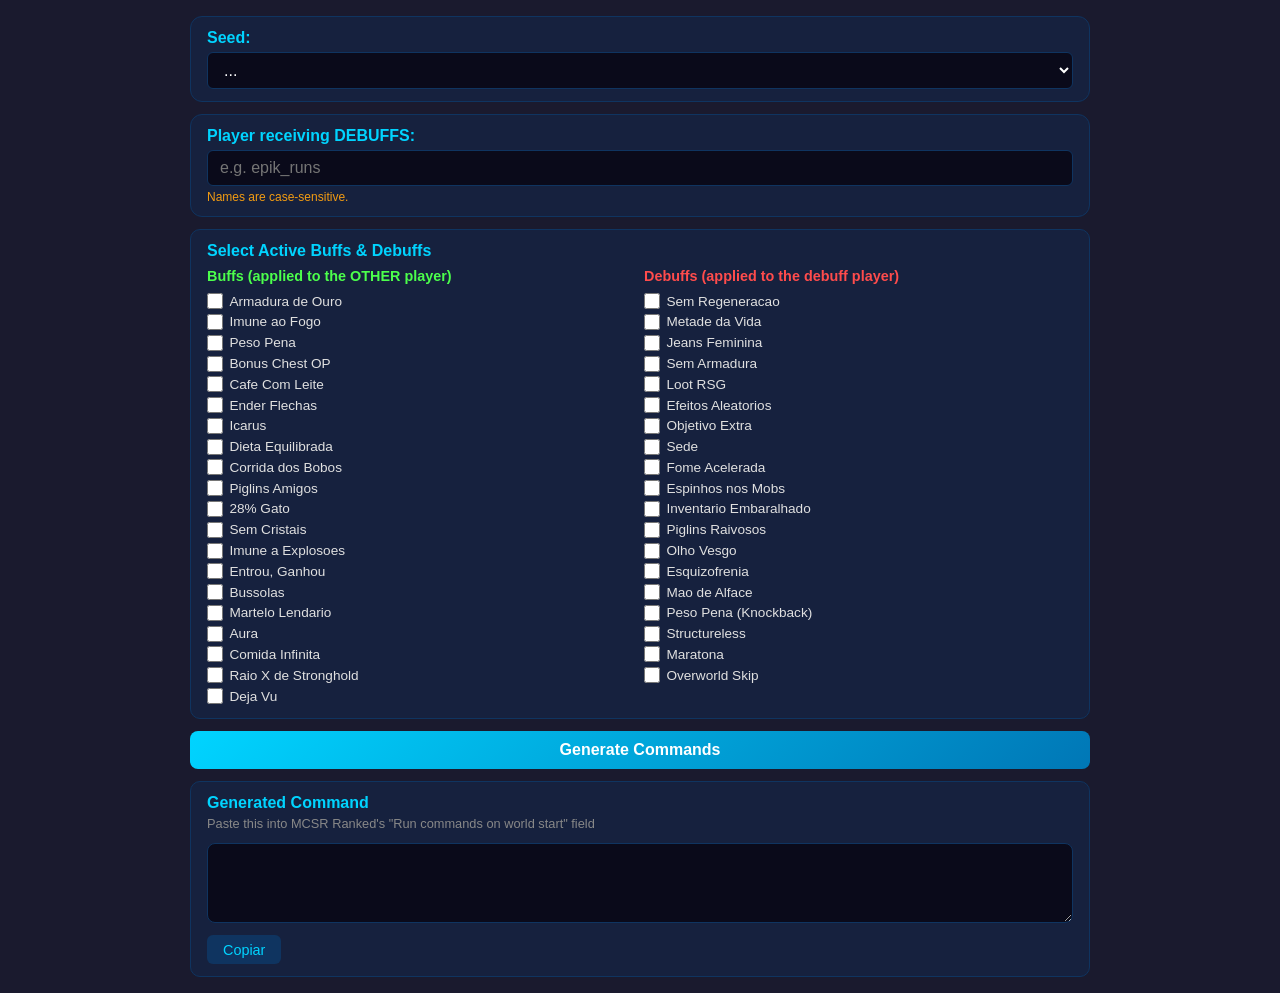
==== generator/index.html @ 116109e1 "necesary stuff" ====
<!DOCTYPE html>
<html lang="en">
<head>
    <meta charset="UTF-8">
    <meta name="viewport" content="width=device-width, initial-scale=1.0">
    <title>MCSR Buff/Debuff Command Generator</title>
    <link rel="stylesheet" href="style.css">
</head>
<body>
    <div class="container">
        <div class="input-section">
            <label for="seed-select">Seed:</label>
            <select id="seed-select"></select>
        </div>

        <div class="input-section">
            <label for="debuff-player">Player receiving DEBUFFS:</label>
            <input type="text" id="debuff-player" placeholder="e.g. epik_runs" autocomplete="off">
            <p class="warning">Names are case-sensitive.</p>
        </div>

        <div class="templates-section">
            <h2>Select Active Buffs &amp; Debuffs</h2>
            <div class="template-grid">
                <div class="template-column buffs">
                    <h3>Buffs (applied to the OTHER player)</h3>
                    <div id="buff-list"></div>
                </div>
                <div class="template-column debuffs">
                    <h3>Debuffs (applied to the debuff player)</h3>
                    <div id="debuff-list"></div>
                </div>
            </div>
        </div>

        <button class="btn-generate" onclick="generate()">Generate Commands</button>

        <div class="output-section">
            <h2>Generated Command</h2>
            <p class="hint">Paste this into MCSR Ranked's "Run commands on world start" field</p>
            <textarea class="output-box" id="output" readonly></textarea>
            <button class="btn-copy" onclick="copyOutput()">Copiar</button>
        </div>

    </div>

    <script src="script.js"></script>
</body>
</html>
---- generator/style.css ----
* {
    margin: 0;
    padding: 0;
    box-sizing: border-box;
}

body {
    font-family: 'Segoe UI', Tahoma, Geneva, Verdana, sans-serif;
    background: #1a1a2e;
    color: #e0e0e0;
    min-height: 100vh;
    padding: 1rem;
}

.container {
    max-width: 900px;
    margin: 0 auto;
}

.input-section {
    background: #16213e;
    border-radius: 12px;
    padding: 0.75rem 1rem;
    margin-bottom: 0.75rem;
    border: 1px solid #0f3460;
}

.input-section label {
    display: block;
    margin-bottom: 0.3rem;
    color: #00d4ff;
    font-weight: 600;
}

.input-section input {
    width: 100%;
    padding: 0.5rem 0.75rem;
    border-radius: 6px;
    border: 1px solid #0f3460;
    background: #0a0a1a;
    color: #fff;
    font-size: 1rem;
    outline: none;
    transition: border-color 0.2s;
}

.input-section input:focus {
    border-color: #00d4ff;
}

.input-section select {
    width: 100%;
    padding: 0.5rem 0.75rem;
    border-radius: 6px;
    border: 1px solid #0f3460;
    background: #0a0a1a;
    color: #fff;
    font-size: 1rem;
    outline: none;
    cursor: pointer;
}

.input-section select:focus {
    border-color: #00d4ff;
}

.input-section .warning {
    margin-top: 0.3rem;
    font-size: 0.75rem;
    color: #f39c12;
}

.templates-section {
    background: #16213e;
    border-radius: 10px;
    padding: 0.75rem 1rem;
    margin-bottom: 0.75rem;
    border: 1px solid #0f3460;
}

.templates-section h2 {
    color: #00d4ff;
    margin-bottom: 0.5rem;
    font-size: 1rem;
}

.template-grid {
    display: grid;
    grid-template-columns: 1fr 1fr;
    gap: 0.5rem;
}

.template-column h3 {
    margin-bottom: 0.4rem;
    font-size: 0.9rem;
}

.template-column.buffs h3 {
    color: #4cff4c;
}

.template-column.debuffs h3 {
    color: #ff4c4c;
}

.template-item {
    display: flex;
    align-items: center;
    gap: 0.4rem;
    padding: 0.15rem 0;
}

.template-item input[type="checkbox"] {
    accent-color: #00d4ff;
    width: 16px;
    height: 16px;
    cursor: pointer;
}

.template-item label {
    cursor: pointer;
    font-size: 0.85rem;
}

.btn-generate {
    display: block;
    width: 100%;
    padding: 0.6rem;
    border: none;
    border-radius: 8px;
    background: linear-gradient(135deg, #00d4ff, #0077b6);
    color: #fff;
    font-size: 1rem;
    font-weight: 700;
    cursor: pointer;
    transition: transform 0.1s, opacity 0.2s;
    margin-bottom: 0.75rem;
}

.btn-generate:hover {
    opacity: 0.9;
}

.btn-generate:active {
    transform: scale(0.98);
}

.output-section {
    background: #16213e;
    border-radius: 10px;
    padding: 0.75rem 1rem;
    border: 1px solid #0f3460;
}

.output-section h2 {
    color: #00d4ff;
    margin-bottom: 0.3rem;
    font-size: 1rem;
}

.output-section .hint {
    color: #888;
    font-size: 0.8rem;
    margin-bottom: 0.75rem;
}

.output-box {
    width: 100%;
    min-height: 80px;
    padding: 0.5rem 0.75rem;
    border-radius: 8px;
    border: 1px solid #0f3460;
    background: #0a0a1a;
    color: #4cff4c;
    font-family: 'Courier New', monospace;
    font-size: 0.85rem;
    resize: vertical;
    outline: none;
    word-break: break-all;
}

.btn-copy {
    margin-top: 0.5rem;
    padding: 0.4rem 1rem;
    border: none;
    border-radius: 6px;
    background: #0f3460;
    color: #00d4ff;
    font-size: 0.9rem;
    cursor: pointer;
    transition: background 0.2s;
}

.btn-copy:hover {
    background: #1a4a7a;
}
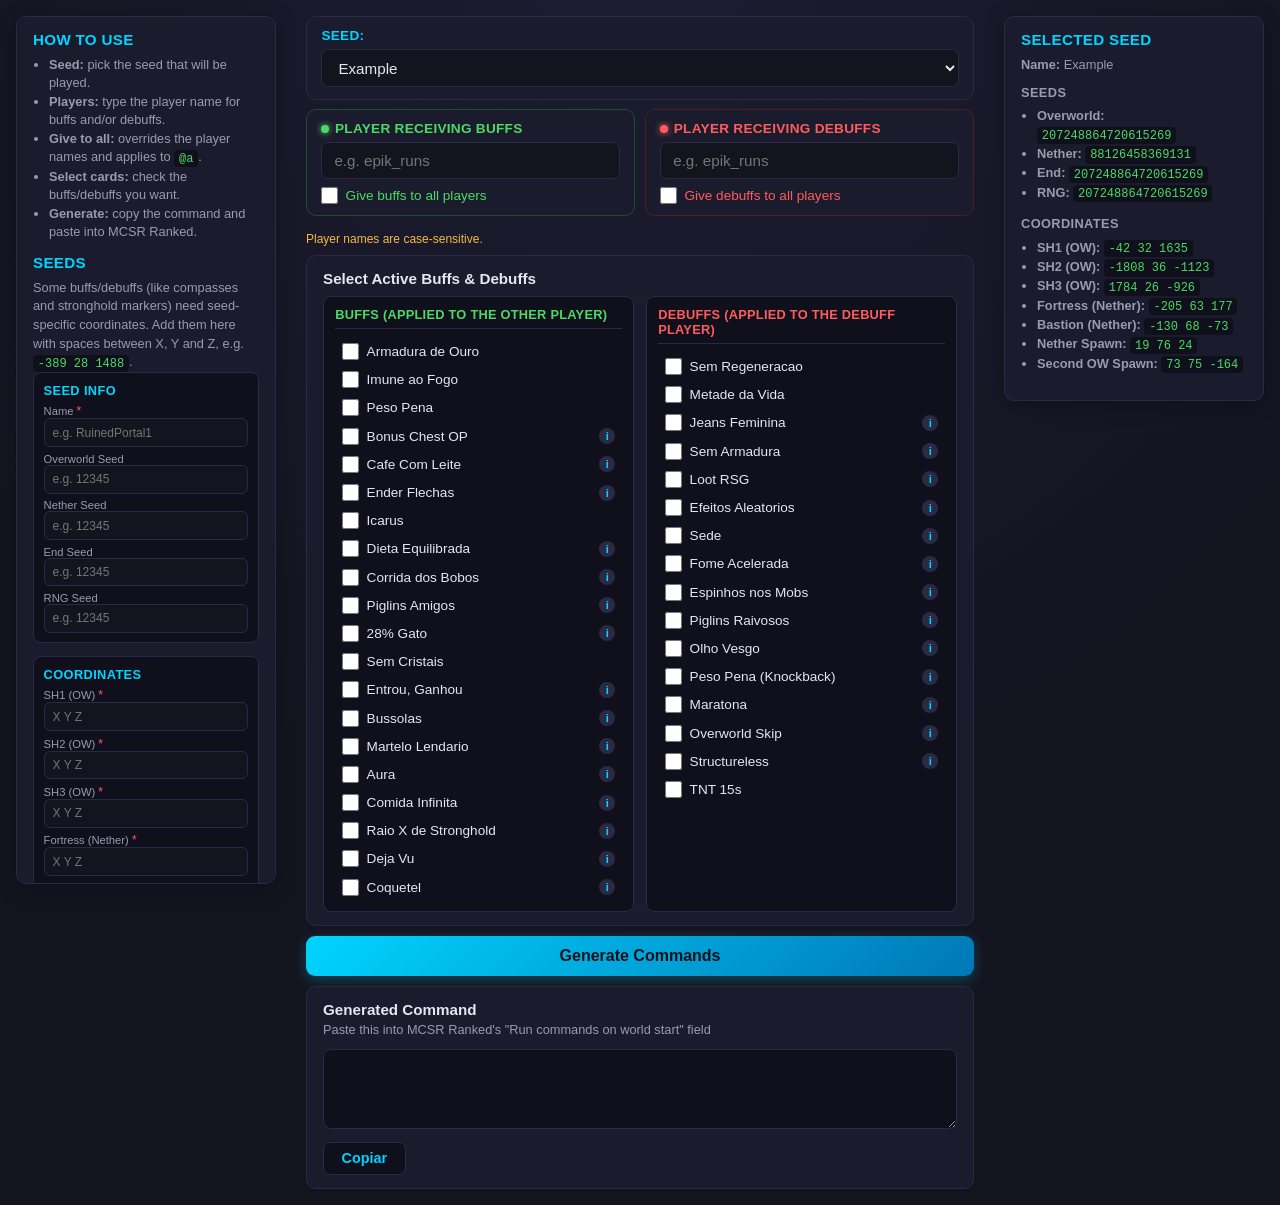
==== commit 4e6ef4e7: "genrators" ====
--- a/generator/index.html
+++ b/generator/index.html
@@ -7,17 +7,82 @@
     <link rel="stylesheet" href="style.css">
 </head>
 <body>
+    <aside class="info-sidebar">
+        <h3>How to use</h3>
+        <ul>
+            <li><strong>Seed:</strong> pick the seed that will be played.</li>
+            <li><strong>Players:</strong> type the player name for buffs and/or debuffs.</li>
+            <li><strong>Give to all:</strong> overrides the player names and applies to <code>@a</code>.</li>
+            <li><strong>Select cards:</strong> check the buffs/debuffs you want.</li>
+            <li><strong>Generate:</strong> copy the command and paste into MCSR Ranked.</li>
+        </ul>
+        <h3>Seeds</h3>
+        <p>Some buffs/debuffs (like compasses and stronghold markers) need seed-specific coordinates. Add them here with spaces between X, Y and Z, e.g. <code>-389 28 1488</code>.</p>
+
+        <div class="seed-form">
+            <div class="form-section">
+                <h4>Seed Info</h4>
+                <label for="seed-name">Name <span class="required">*</span></label>
+                <input type="text" id="seed-name" placeholder="e.g. RuinedPortal1" autocomplete="off">
+                <label for="seed-overworld-seed">Overworld Seed</label>
+                <input type="text" id="seed-overworld-seed" placeholder="e.g. 12345" autocomplete="off">
+                <label for="seed-nether-seed">Nether Seed</label>
+                <input type="text" id="seed-nether-seed" placeholder="e.g. 12345" autocomplete="off">
+                <label for="seed-end-seed">End Seed</label>
+                <input type="text" id="seed-end-seed" placeholder="e.g. 12345" autocomplete="off">
+                <label for="seed-rng-seed">RNG Seed</label>
+                <input type="text" id="seed-rng-seed" placeholder="e.g. 12345" autocomplete="off">
+            </div>
+            <div class="form-section">
+                <h4>Coordinates</h4>
+                <label for="seed-sh1">SH1 (OW) <span class="required">*</span></label>
+                <input type="text" id="seed-sh1" placeholder="X Y Z" autocomplete="off">
+                <label for="seed-sh2">SH2 (OW) <span class="required">*</span></label>
+                <input type="text" id="seed-sh2" placeholder="X Y Z" autocomplete="off">
+                <label for="seed-sh3">SH3 (OW) <span class="required">*</span></label>
+                <input type="text" id="seed-sh3" placeholder="X Y Z" autocomplete="off">
+                <label for="seed-fortress">Fortress (Nether) <span class="required">*</span></label>
+                <input type="text" id="seed-fortress" placeholder="X Y Z" autocomplete="off">
+                <label for="seed-bastion">Bastion (Nether) <span class="required">*</span></label>
+                <input type="text" id="seed-bastion" placeholder="X Y Z" autocomplete="off">
+                <label for="seed-nether-spawn">Nether Spawn</label>
+                <input type="text" id="seed-nether-spawn" placeholder="X Y Z" autocomplete="off">
+                <label for="seed-second-overworld">Second OW Spawn</label>
+                <input type="text" id="seed-second-overworld" placeholder="X Y Z" autocomplete="off">
+            </div>
+            <button onclick="addSeed()">Save Seed</button>
+        </div>
+
+        <ul id="seed-list" class="seed-list"></ul>
+        <p class="warning">Player names are case-sensitive.</p>
+    </aside>
+
     <div class="container">
         <div class="input-section">
             <label for="seed-select">Seed:</label>
             <select id="seed-select"></select>
         </div>
 
-        <div class="input-section">
-            <label for="debuff-player">Player receiving DEBUFFS:</label>
-            <input type="text" id="debuff-player" placeholder="e.g. epik_runs" autocomplete="off">
-            <p class="warning">Names are case-sensitive.</p>
+        <div class="player-grid">
+            <div class="input-section players buffs">
+                <label for="buff-player"><span class="dot dot-buff"></span>Player receiving BUFFS</label>
+                <input type="text" id="buff-player" placeholder="e.g. epik_runs" autocomplete="off">
+                <div class="checkbox-row">
+                    <input type="checkbox" id="buff-all">
+                    <label for="buff-all">Give buffs to all players</label>
+                </div>
+            </div>
+
+            <div class="input-section players debuffs">
+                <label for="debuff-player"><span class="dot dot-debuff"></span>Player receiving DEBUFFS</label>
+                <input type="text" id="debuff-player" placeholder="e.g. epik_runs" autocomplete="off">
+                <div class="checkbox-row">
+                    <input type="checkbox" id="debuff-all">
+                    <label for="debuff-all">Give debuffs to all players</label>
+                </div>
+            </div>
         </div>
+        <p class="warning">Player names are case-sensitive.</p>
 
         <div class="templates-section">
             <h2>Select Active Buffs &amp; Debuffs</h2>
@@ -44,6 +109,30 @@
 
     </div>
 
+    <aside class="seed-info-sidebar">
+        <h3>Selected Seed</h3>
+        <div id="seed-info">
+            <p class="seed-info-name"><strong>Name:</strong> <span id="seed-info-name">-</span></p>
+            <p class="seed-info-section-title">Seeds</p>
+            <ul>
+                <li><strong>Overworld:</strong> <code id="seed-info-overworld-seed">-</code></li>
+                <li><strong>Nether:</strong> <code id="seed-info-nether-seed">-</code></li>
+                <li><strong>End:</strong> <code id="seed-info-end-seed">-</code></li>
+                <li><strong>RNG:</strong> <code id="seed-info-rng-seed">-</code></li>
+            </ul>
+            <p class="seed-info-section-title">Coordinates</p>
+            <ul>
+                <li><strong>SH1 (OW):</strong> <code id="seed-info-sh1">-</code></li>
+                <li><strong>SH2 (OW):</strong> <code id="seed-info-sh2">-</code></li>
+                <li><strong>SH3 (OW):</strong> <code id="seed-info-sh3">-</code></li>
+                <li><strong>Fortress (Nether):</strong> <code id="seed-info-fortress">-</code></li>
+                <li><strong>Bastion (Nether):</strong> <code id="seed-info-bastion">-</code></li>
+                <li><strong>Nether Spawn:</strong> <code id="seed-info-nether-spawn">-</code></li>
+                <li><strong>Second OW Spawn:</strong> <code id="seed-info-second-overworld">-</code></li>
+            </ul>
+        </div>
+    </aside>
+
     <script src="script.js"></script>
 </body>
 </html>
--- a/generator/style.css
+++ b/generator/style.css
@@ -1,3 +1,20 @@
+:root {
+    --bg: #14141f;
+    --panel: #1b1b2e;
+    --panel-2: #10101c;
+    --border: #2a2a45;
+    --accent: #00d4ff;
+    --accent-dim: #0077b6;
+    --buff: #4cd964;
+    --buff-dim: #1f4d2b;
+    --debuff: #ff5c5c;
+    --debuff-dim: #4d1f1f;
+    --text: #e6e6f0;
+    --text-dim: #9a9ab0;
+    --warning: #f5b942;
+    --radius: 10px;
+}
+
 * {
     margin: 0;
     padding: 0;
@@ -6,139 +23,468 @@
 
 body {
     font-family: 'Segoe UI', Tahoma, Geneva, Verdana, sans-serif;
-    background: #1a1a2e;
-    color: #e0e0e0;
+    background: radial-gradient(circle at top, #1c1c33, var(--bg) 60%);
+    color: var(--text);
     min-height: 100vh;
     padding: 1rem;
 }
 
+.info-sidebar,
+.seed-info-sidebar {
+    position: fixed;
+    top: 1rem;
+    width: 260px;
+    max-height: calc(100vh - 2rem);
+    overflow-y: auto;
+    background: var(--panel);
+    border: 1px solid var(--border);
+    border-radius: var(--radius);
+    padding: 0.85rem 1rem;
+    z-index: 10;
+    box-shadow: 0 4px 20px rgba(0,0,0,0.25);
+}
+
+.info-sidebar {
+    left: 1rem;
+}
+
+.seed-info-sidebar {
+    right: 1rem;
+}
+
+.info-sidebar h3,
+.seed-info-sidebar h3 {
+    color: var(--accent);
+    margin-bottom: 0.5rem;
+    font-size: 0.95rem;
+    letter-spacing: 0.02em;
+    text-transform: uppercase;
+}
+
+.info-sidebar p,
+.info-sidebar li,
+.seed-info-sidebar p,
+.seed-info-sidebar li {
+    font-size: 0.8rem;
+    line-height: 1.45;
+    color: var(--text-dim);
+}
+
+.info-sidebar ul,
+.seed-info-sidebar ul {
+    padding-left: 1rem;
+    margin-bottom: 0.75rem;
+}
+
+.info-sidebar code,
+.seed-info-sidebar code {
+    background: var(--panel-2);
+    padding: 0.1rem 0.3rem;
+    border-radius: 4px;
+    color: var(--buff);
+    font-size: 0.75rem;
+}
+
+.seed-info-name {
+    margin-bottom: 0.5rem;
+    font-size: 0.85rem;
+    color: var(--text);
+}
+
+.seed-info-section-title {
+    color: var(--accent);
+    font-size: 0.8rem;
+    font-weight: 600;
+    text-transform: uppercase;
+    letter-spacing: 0.03em;
+    margin: 0.6rem 0 0.3rem;
+}
+
+.seed-form {
+    display: flex;
+    flex-direction: column;
+    gap: 0.3rem;
+    margin-bottom: 0.75rem;
+}
+
+.form-section {
+    background: var(--panel-2);
+    border: 1px solid var(--border);
+    border-radius: 8px;
+    padding: 0.6rem;
+    margin-bottom: 0.5rem;
+}
+
+.form-section h4 {
+    color: var(--accent);
+    font-size: 0.8rem;
+    text-transform: uppercase;
+    letter-spacing: 0.03em;
+    margin-bottom: 0.4rem;
+}
+
+.seed-form label {
+    display: block;
+    font-size: 0.7rem;
+    color: var(--text-dim);
+    margin-top: 0.35rem;
+}
+
+.seed-form .required {
+    color: var(--debuff);
+    font-size: 0.75rem;
+}
+
+.seed-form input {
+    width: 100%;
+    padding: 0.4rem 0.5rem;
+    border-radius: 6px;
+    border: 1px solid var(--border);
+    background: var(--bg);
+    color: var(--text);
+    font-size: 0.75rem;
+    outline: none;
+    transition: border-color 0.15s;
+}
+
+.seed-form input:focus {
+    border-color: var(--accent);
+}
+
+.seed-form button {
+    width: 100%;
+    padding: 0.5rem;
+    border: none;
+    border-radius: 6px;
+    background: var(--accent-dim);
+    color: #fff;
+    font-size: 0.8rem;
+    font-weight: 600;
+    cursor: pointer;
+    transition: background 0.15s;
+}
+
+.seed-form button:hover {
+    background: var(--accent);
+    color: #04121a;
+}
+
+.seed-list {
+    list-style: none;
+    padding: 0;
+    margin: 0;
+    font-size: 0.75rem;
+}
+
+.seed-list li {
+    display: flex;
+    justify-content: space-between;
+    align-items: center;
+    padding: 0.35rem 0.1rem;
+    border-bottom: 1px solid var(--border);
+    color: var(--text);
+}
+
+.seed-list button {
+    background: none;
+    border: none;
+    color: var(--debuff);
+    cursor: pointer;
+    font-size: 0.8rem;
+    padding: 0.1rem 0.4rem;
+    border-radius: 4px;
+    transition: background 0.15s;
+}
+
+.seed-list button:hover {
+    background: var(--debuff-dim);
+}
+
 .container {
-    max-width: 900px;
+    max-width: 1280px;
     margin: 0 auto;
+    padding: 0 290px;
 }
 
 .input-section {
-    background: #16213e;
-    border-radius: 12px;
-    padding: 0.75rem 1rem;
-    margin-bottom: 0.75rem;
-    border: 1px solid #0f3460;
+    background: var(--panel);
+    border-radius: var(--radius);
+    padding: 0.7rem 0.9rem;
+    margin-bottom: 0.6rem;
+    border: 1px solid var(--border);
+    transition: border-color 0.15s;
 }
 
 .input-section label {
-    display: block;
-    margin-bottom: 0.3rem;
-    color: #00d4ff;
+    display: flex;
+    align-items: center;
+    gap: 0.35rem;
+    margin-bottom: 0.35rem;
+    color: var(--accent);
     font-weight: 600;
+    font-size: 0.85rem;
+    text-transform: uppercase;
+    letter-spacing: 0.02em;
+}
+
+.dot {
+    width: 8px;
+    height: 8px;
+    border-radius: 50%;
+    display: inline-block;
+    flex-shrink: 0;
+}
+
+.dot-buff { background: var(--buff); box-shadow: 0 0 6px var(--buff); }
+.dot-debuff { background: var(--debuff); box-shadow: 0 0 6px var(--debuff); }
+
+.player-grid {
+    display: grid;
+    grid-template-columns: 1fr 1fr;
+    gap: 0.6rem;
+}
+
+.input-section.players.buffs {
+    border-color: var(--buff-dim);
+}
+
+.input-section.players.buffs:focus-within {
+    border-color: var(--buff);
+}
+
+.input-section.players.buffs label {
+    color: var(--buff);
+}
+
+.input-section.players.debuffs {
+    border-color: var(--debuff-dim);
+}
+
+.input-section.players.debuffs:focus-within {
+    border-color: var(--debuff);
+}
+
+.input-section.players.debuffs label {
+    color: var(--debuff);
 }
 
 .input-section input {
     width: 100%;
-    padding: 0.5rem 0.75rem;
-    border-radius: 6px;
-    border: 1px solid #0f3460;
-    background: #0a0a1a;
-    color: #fff;
-    font-size: 1rem;
+    padding: 0.55rem 0.75rem;
+    border-radius: 7px;
+    border: 1px solid var(--border);
+    background: var(--bg);
+    color: var(--text);
+    font-size: 0.95rem;
     outline: none;
     transition: border-color 0.2s;
 }
 
 .input-section input:focus {
-    border-color: #00d4ff;
+    border-color: var(--accent);
 }
 
 .input-section select {
     width: 100%;
-    padding: 0.5rem 0.75rem;
-    border-radius: 6px;
-    border: 1px solid #0f3460;
-    background: #0a0a1a;
-    color: #fff;
-    font-size: 1rem;
+    padding: 0.55rem 0.75rem;
+    border-radius: 7px;
+    border: 1px solid var(--border);
+    background: var(--bg);
+    color: var(--text);
+    font-size: 0.95rem;
     outline: none;
     cursor: pointer;
+    transition: border-color 0.2s;
 }
 
 .input-section select:focus {
-    border-color: #00d4ff;
-}
-
-.input-section .warning {
-    margin-top: 0.3rem;
+    border-color: var(--accent);
+}
+
+.warning {
+    margin: 0.4rem 0 0.6rem;
     font-size: 0.75rem;
-    color: #f39c12;
+    color: var(--warning);
+}
+
+.input-section .checkbox-row {
+    display: flex;
+    align-items: center;
+    gap: 0.45rem;
+    margin-top: 0.5rem;
+}
+
+.input-section .checkbox-row input[type="checkbox"] {
+    width: 17px;
+    height: 17px;
+    accent-color: var(--accent);
+    cursor: pointer;
+}
+
+.players.buffs .checkbox-row input[type="checkbox"] { accent-color: var(--buff); }
+.players.debuffs .checkbox-row input[type="checkbox"] { accent-color: var(--debuff); }
+
+.input-section .checkbox-row label {
+    margin: 0;
+    color: var(--text);
+    font-weight: 400;
+    font-size: 0.85rem;
+    text-transform: none;
+    letter-spacing: normal;
+    cursor: pointer;
 }
 
 .templates-section {
-    background: #16213e;
-    border-radius: 10px;
-    padding: 0.75rem 1rem;
-    margin-bottom: 0.75rem;
-    border: 1px solid #0f3460;
+    background: var(--panel);
+    border-radius: var(--radius);
+    padding: 0.85rem 1rem;
+    margin-bottom: 0.6rem;
+    border: 1px solid var(--border);
 }
 
 .templates-section h2 {
-    color: #00d4ff;
-    margin-bottom: 0.5rem;
-    font-size: 1rem;
+    color: var(--text);
+    margin-bottom: 0.6rem;
+    font-size: 0.95rem;
+    font-weight: 600;
 }
 
 .template-grid {
     display: grid;
     grid-template-columns: 1fr 1fr;
-    gap: 0.5rem;
+    gap: 0.75rem;
+}
+
+.template-column {
+    background: var(--panel-2);
+    border-radius: 8px;
+    padding: 0.6rem 0.7rem;
+    border: 1px solid var(--border);
 }
 
 .template-column h3 {
-    margin-bottom: 0.4rem;
-    font-size: 0.9rem;
+    margin-bottom: 0.5rem;
+    font-size: 0.8rem;
+    text-transform: uppercase;
+    letter-spacing: 0.02em;
+    padding-bottom: 0.4rem;
+    border-bottom: 1px solid var(--border);
 }
 
 .template-column.buffs h3 {
-    color: #4cff4c;
+    color: var(--buff);
 }
 
 .template-column.debuffs h3 {
-    color: #ff4c4c;
+    color: var(--debuff);
 }
 
 .template-item {
     display: flex;
     align-items: center;
-    gap: 0.4rem;
-    padding: 0.15rem 0;
+    gap: 0.5rem;
+    padding: 0.35rem 0.4rem;
+    border-radius: 6px;
+    transition: background 0.12s;
+}
+
+.template-item:hover {
+    background: rgba(255,255,255,0.04);
+}
+
+.template-column.buffs .template-item:has(input:checked) {
+    background: var(--buff-dim);
+}
+
+.template-column.debuffs .template-item:has(input:checked) {
+    background: var(--debuff-dim);
 }
 
 .template-item input[type="checkbox"] {
-    accent-color: #00d4ff;
+    width: 17px;
+    height: 17px;
+    cursor: pointer;
+    flex-shrink: 0;
+}
+
+.template-column.buffs .template-item input[type="checkbox"] {
+    accent-color: var(--buff);
+}
+
+.template-column.debuffs .template-item input[type="checkbox"] {
+    accent-color: var(--debuff);
+}
+
+.template-item label {
+    cursor: pointer;
+    font-size: 0.85rem;
+    flex: 1;
+}
+
+.info-icon {
+    position: relative;
+    display: inline-flex;
+    justify-content: center;
+    align-items: center;
     width: 16px;
     height: 16px;
-    cursor: pointer;
-}
-
-.template-item label {
-    cursor: pointer;
-    font-size: 0.85rem;
+    border-radius: 50%;
+    background: var(--border);
+    color: var(--accent);
+    font-size: 0.7rem;
+    font-weight: bold;
+    cursor: help;
+    flex-shrink: 0;
+    transition: background 0.15s;
+}
+
+.info-icon:hover {
+    background: var(--accent-dim);
+    color: #fff;
+}
+
+.info-icon .tooltip {
+    display: none;
+    position: absolute;
+    right: 20px;
+    top: 50%;
+    transform: translateY(-50%);
+    width: 220px;
+    background: var(--panel-2);
+    border: 1px solid var(--border);
+    border-radius: 6px;
+    padding: 0.5rem 0.6rem;
+    font-size: 0.75rem;
+    font-weight: normal;
+    color: var(--text-dim);
+    line-height: 1.35;
+    z-index: 20;
+    pointer-events: none;
+    box-shadow: 0 4px 16px rgba(0,0,0,0.35);
+}
+
+.info-icon:hover .tooltip {
+    display: block;
 }
 
 .btn-generate {
     display: block;
     width: 100%;
-    padding: 0.6rem;
+    padding: 0.7rem;
     border: none;
-    border-radius: 8px;
-    background: linear-gradient(135deg, #00d4ff, #0077b6);
-    color: #fff;
+    border-radius: 9px;
+    background: linear-gradient(135deg, var(--accent), var(--accent-dim));
+    color: #04121a;
     font-size: 1rem;
     font-weight: 700;
     cursor: pointer;
-    transition: transform 0.1s, opacity 0.2s;
-    margin-bottom: 0.75rem;
+    transition: transform 0.1s, box-shadow 0.2s;
+    margin-bottom: 0.6rem;
+    box-shadow: 0 4px 14px rgba(0, 212, 255, 0.25);
 }
 
 .btn-generate:hover {
-    opacity: 0.9;
+    box-shadow: 0 4px 20px rgba(0, 212, 255, 0.4);
 }
 
 .btn-generate:active {
@@ -146,32 +492,33 @@
 }
 
 .output-section {
-    background: #16213e;
-    border-radius: 10px;
-    padding: 0.75rem 1rem;
-    border: 1px solid #0f3460;
+    background: var(--panel);
+    border-radius: var(--radius);
+    padding: 0.85rem 1rem;
+    border: 1px solid var(--border);
 }
 
 .output-section h2 {
-    color: #00d4ff;
+    color: var(--text);
     margin-bottom: 0.3rem;
-    font-size: 1rem;
+    font-size: 0.95rem;
+    font-weight: 600;
 }
 
 .output-section .hint {
-    color: #888;
-    font-size: 0.8rem;
-    margin-bottom: 0.75rem;
+    color: var(--text-dim);
+    font-size: 0.8rem;
+    margin-bottom: 0.7rem;
 }
 
 .output-box {
     width: 100%;
     min-height: 80px;
-    padding: 0.5rem 0.75rem;
+    padding: 0.6rem 0.8rem;
     border-radius: 8px;
-    border: 1px solid #0f3460;
-    background: #0a0a1a;
-    color: #4cff4c;
+    border: 1px solid var(--border);
+    background: var(--panel-2);
+    color: var(--buff);
     font-family: 'Courier New', monospace;
     font-size: 0.85rem;
     resize: vertical;
@@ -179,19 +526,27 @@
     word-break: break-all;
 }
 
+.output-box:focus {
+    border-color: var(--accent);
+}
+
 .btn-copy {
-    margin-top: 0.5rem;
-    padding: 0.4rem 1rem;
+    margin-top: 0.6rem;
+    padding: 0.45rem 1.1rem;
     border: none;
-    border-radius: 6px;
-    background: #0f3460;
-    color: #00d4ff;
+    border-radius: 7px;
+    background: var(--panel-2);
+    border: 1px solid var(--border);
+    color: var(--accent);
     font-size: 0.9rem;
-    cursor: pointer;
-    transition: background 0.2s;
+    font-weight: 600;
+    cursor: pointer;
+    transition: background 0.2s, border-color 0.2s;
 }
 
 .btn-copy:hover {
-    background: #1a4a7a;
-}
-
+    background: var(--accent-dim);
+    border-color: var(--accent-dim);
+    color: #fff;
+}
+
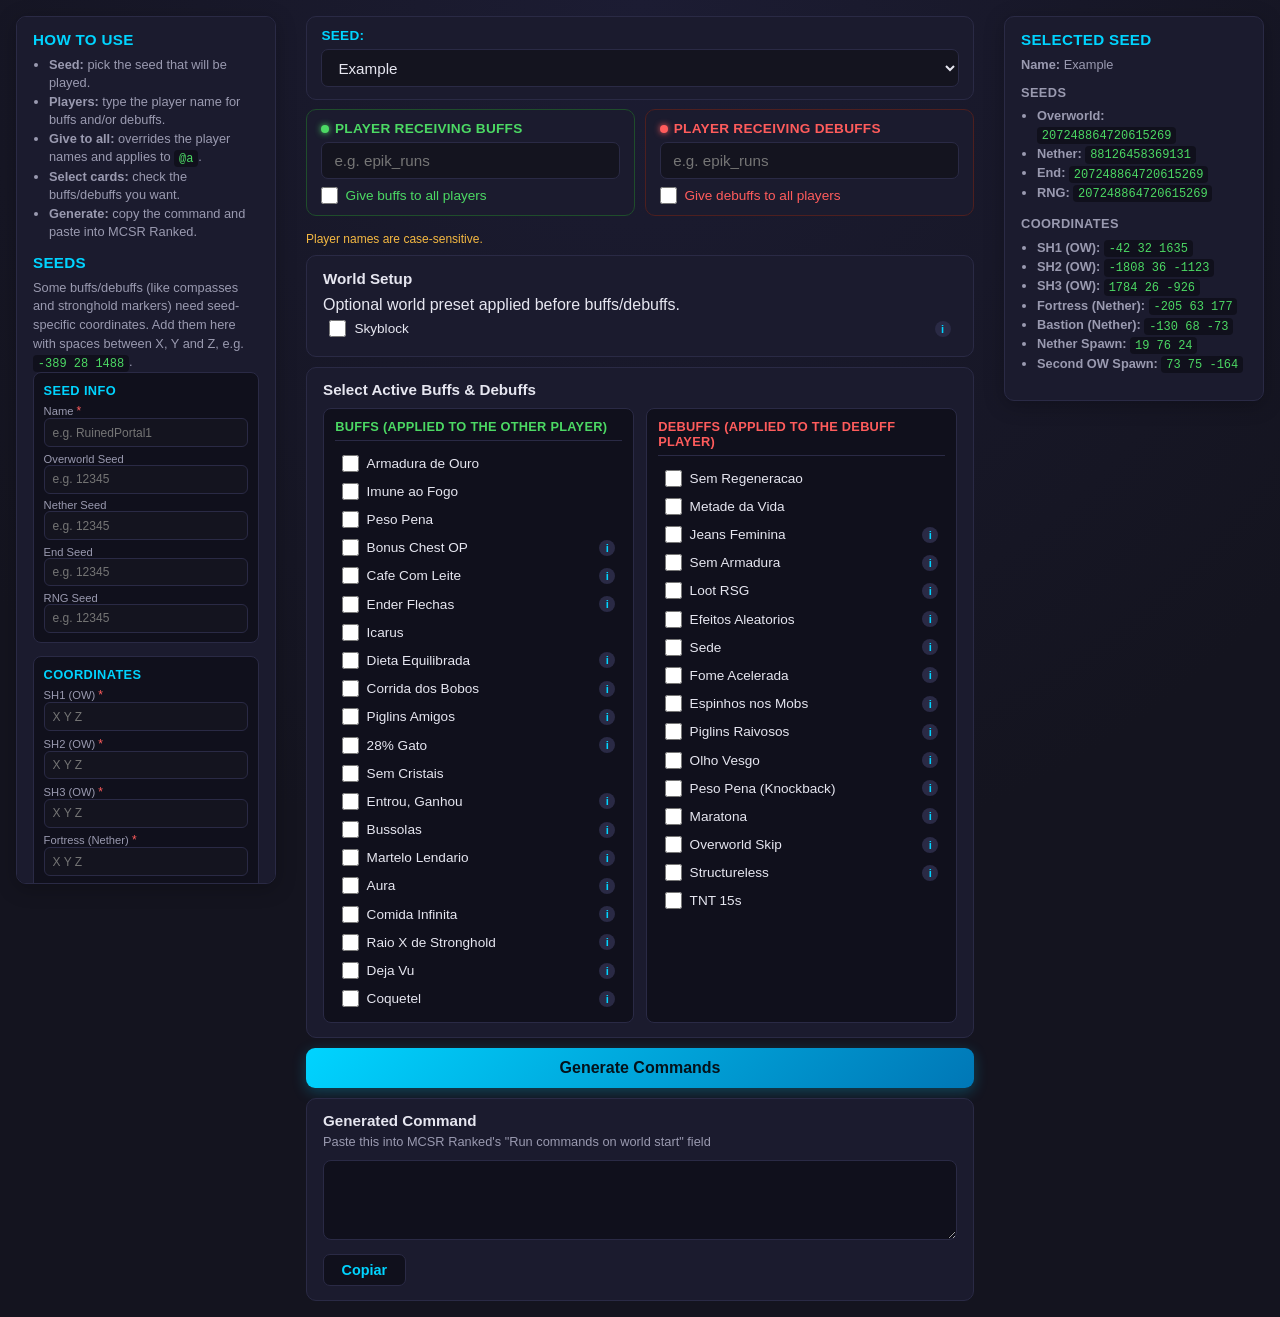
==== commit 9e996f72: "skybliock" ====
--- a/generator/index.html
+++ b/generator/index.html
@@ -85,6 +85,12 @@
         <p class="warning">Player names are case-sensitive.</p>
 
         <div class="templates-section">
+            <h2>World Setup</h2>
+            <p class="hint">Optional world preset applied before buffs/debuffs.</p>
+            <div id="world-list" class="template-list"></div>
+        </div>
+
+        <div class="templates-section">
             <h2>Select Active Buffs &amp; Debuffs</h2>
             <div class="template-grid">
                 <div class="template-column buffs">
@@ -133,6 +139,7 @@
         </div>
     </aside>
 
+    <script src="skyblock.js"></script>
     <script src="script.js"></script>
 </body>
 </html>
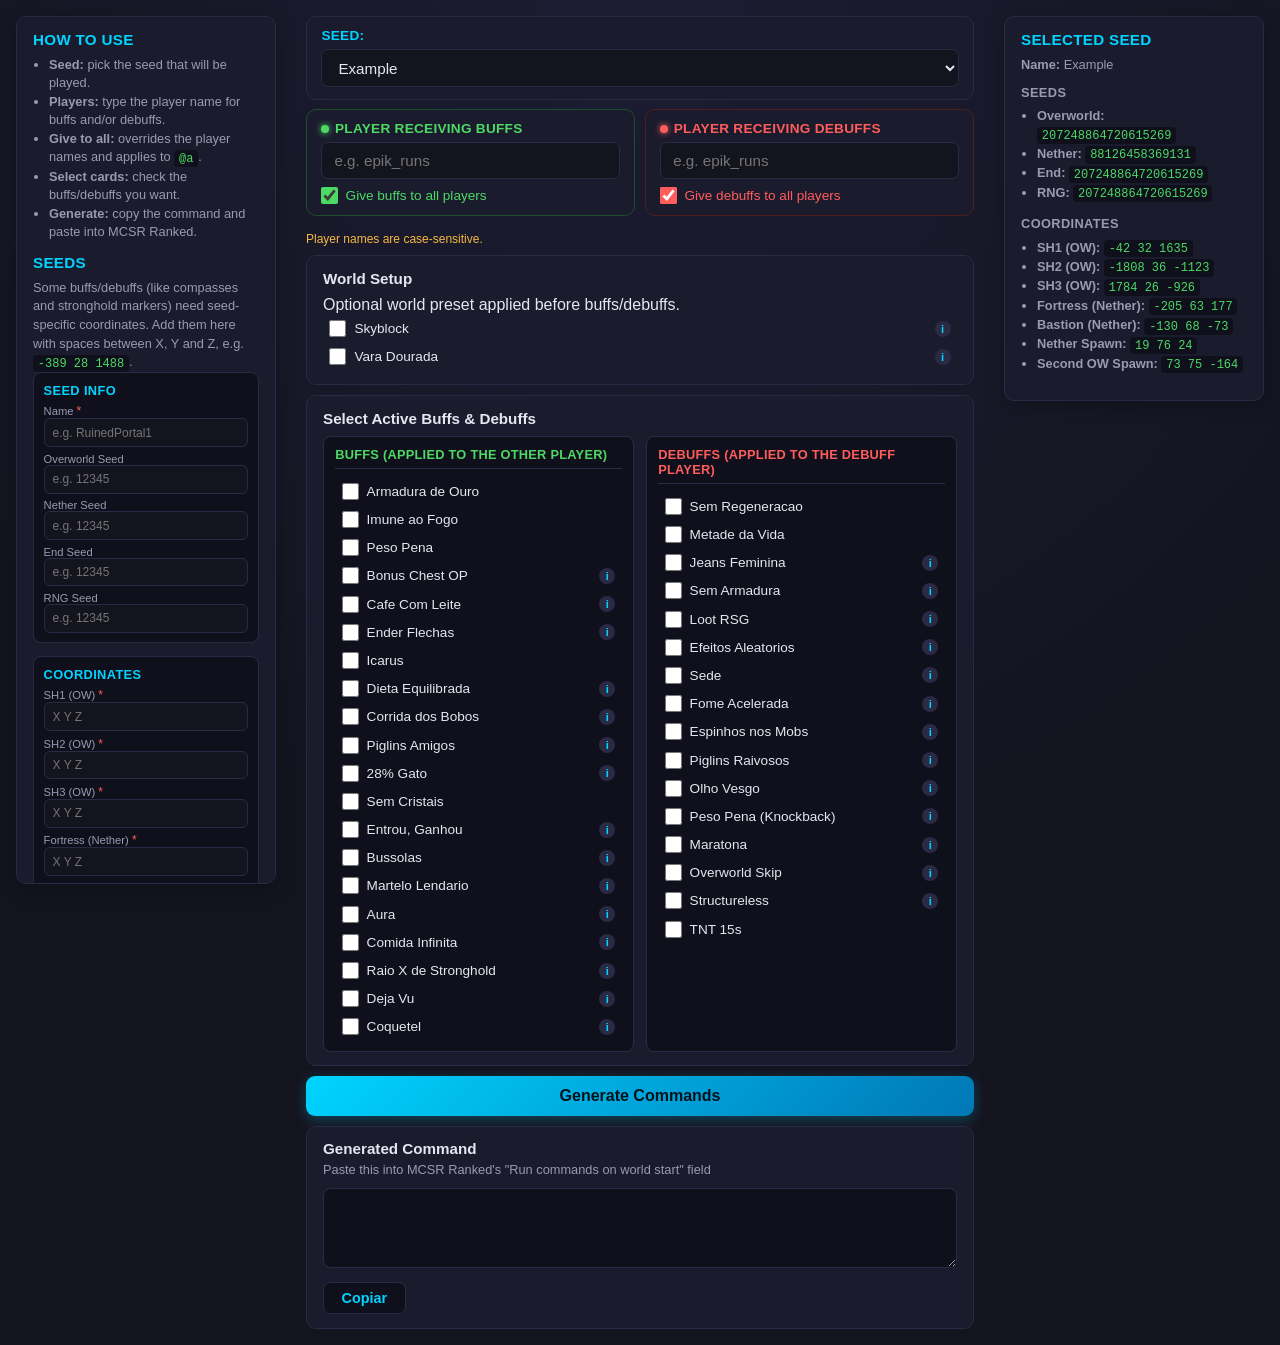
==== commit 053e0514: "fishingrod" ====
--- a/generator/index.html
+++ b/generator/index.html
@@ -68,7 +68,7 @@
                 <label for="buff-player"><span class="dot dot-buff"></span>Player receiving BUFFS</label>
                 <input type="text" id="buff-player" placeholder="e.g. epik_runs" autocomplete="off">
                 <div class="checkbox-row">
-                    <input type="checkbox" id="buff-all">
+                    <input type="checkbox" id="buff-all" checked>
                     <label for="buff-all">Give buffs to all players</label>
                 </div>
             </div>
@@ -77,7 +77,7 @@
                 <label for="debuff-player"><span class="dot dot-debuff"></span>Player receiving DEBUFFS</label>
                 <input type="text" id="debuff-player" placeholder="e.g. epik_runs" autocomplete="off">
                 <div class="checkbox-row">
-                    <input type="checkbox" id="debuff-all">
+                    <input type="checkbox" id="debuff-all" checked>
                     <label for="debuff-all">Give debuffs to all players</label>
                 </div>
             </div>
